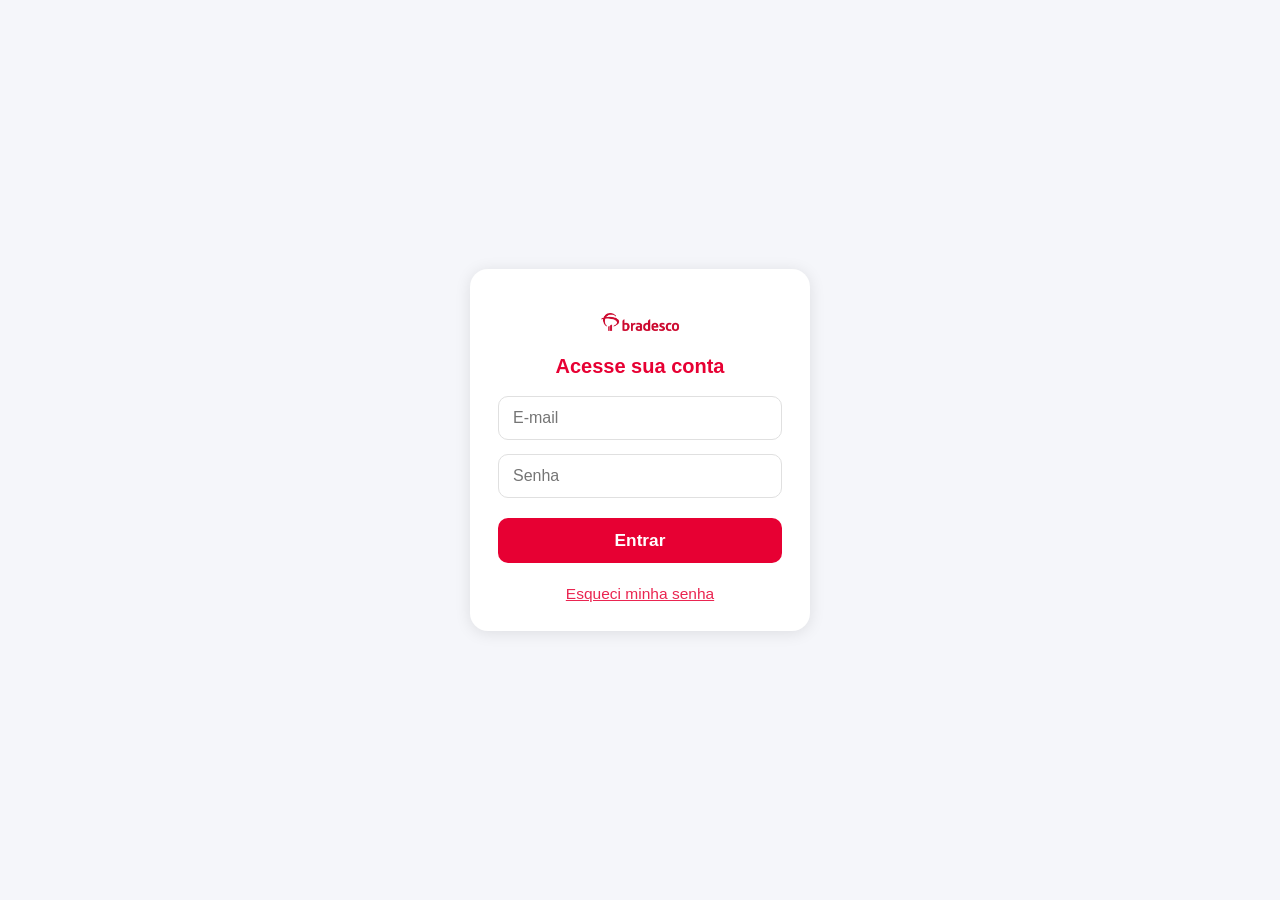
==== frontEnd/index.html @ d81c0b74 "Projeto" ====
<!DOCTYPE html>
<html lang="pt-br">

<head>
  <meta charset="UTF-8" />
  <meta name="viewport" content="width=device-width, initial-scale=1.0" />
  <title>Login Bancário</title>
  <link rel="stylesheet" href="style.css">
</head>

<body>
  <div class="login-bg">
    <div class="login-container">
      <img src="assets/bradesco-logo.png" alt="Logo Bradesco" class="bradesco-logo" />
      <h1 class="login-title">Acesse sua conta</h1>
      <form id="loginForm" action="#" method="post" class="login-form">
        <input type="text" name="email" placeholder="E-mail" required />
        <input type="password" name="senha" placeholder="Senha" required />
        <button type="submit">Entrar</button>
        <a href="#" class="login-link">Esqueci minha senha</a>
      </form>
    </div>
  </div>
  <script src="script.js"></script>
</body>

</html>
---- frontEnd/style.css ----
* {
  margin: 0;
  padding: 0;
  box-sizing: border-box;
  font-family: Arial, sans-serif;
}

:root {
  --primary: #e70033;
  --primary-light: #f5587b;
  --background: #fff;
  --menu-bg: #f7f7f7;
  --footer-bg: #fff;
  --shadow: 0 2px 12px 0 rgba(0, 0, 0, .06);
}

body {
  background: var(--background);
  font-family: 'Segoe UI', Arial, sans-serif;
  margin: 0;
  min-height: 100vh;
  color: #222;
}

.app-container {
  max-width: 375px;
  margin: 0 auto;
  box-shadow: 0 0 16px 4px rgba(0, 0, 0, 0.06);
  background: #fff;
  min-height: 100vh;
  position: relative;
}

.app-header {
  background: linear-gradient(180deg, var(--primary) 0%, var(--primary-light) 100%);
  color: #fff;
  padding: 28px 16px 22px 16px;
  border-radius: 0 0 24px 24px;
  box-shadow: var(--shadow);
  position: relative;
}

.header-top {
  display: flex;
  justify-content: space-between;
  align-items: center;
}

.logo {
  font-weight: bold;
  font-size: 1.3rem;
  letter-spacing: 1px;
}

.header-icons {
  display: flex;
  align-items: center;
}

.icon-bell {
  position: relative;
  display: flex;
  align-items: center;
  cursor: pointer;
}

.icon-bell img {
  width: 26px;
  height: 26px;
}

.icon-bell .badge {
  position: absolute;
  top: -8px;
  right: -8px;
  background: #44e060;
  color: #fff;
  font-size: 0.7rem;
  font-weight: bold;
  border-radius: 8px;
  padding: 2px 5px;
  min-width: 20px;
  text-align: center;
  z-index: 2;
}

.header-user {
  display: flex;
  justify-content: space-between;
  align-items: center;
  margin-top: 10px;
  margin-bottom: 6px;
}

.header-user .logout {
  font-size: 0.96rem;
  opacity: 0.8;
  cursor: pointer;
  text-decoration: underline;
}

.saldo-area {
  text-align: center;
  margin-bottom: 18px;
}

.saldo-btn {
  background: rgba(255, 255, 255, 0.14);
  border: none;
  color: #fff;
  font-size: 1.12rem;
  font-weight: 600;
  border-radius: 16px;
  padding: 8px 20px;
  cursor: pointer;
  margin-bottom: 8px;
  display: inline-flex;
  align-items: center;
  gap: 8px;
  transition: background 0.2s;
}

.saldo-btn:hover {
  background: rgba(255, 255, 255, 0.22);
}

.saldo-valor {
  background: #fff;
  color: var(--primary);
  display: inline-block;
  border-radius: 10px;
  padding: 6px 28px;
  font-size: 1.45rem;
  font-weight: bold;
  letter-spacing: 1px;
  box-shadow: 0 1px 6px rgba(231, 0, 51, 0.08);
  margin-bottom: 4px;
  min-width: 140px;
  cursor: pointer;
  transition: background 0.2s, color 0.2s;
}

.saldo-valor.oculto {
  letter-spacing: 8px;
  color: #bbb;
  background: #eee;
}

.eye {
  margin-left: 5px;
  vertical-align: middle;
}

.menu-row {
  margin-top: 18px;
  display: flex;
  justify-content: space-between;
  gap: 8px;
}

.menu-item {
  display: flex;
  flex-direction: column;
  align-items: center;
  cursor: pointer;
  padding: 0;
  margin: 0 2px;
  width: 36px;
}

.menu-item img {
  background: rgba(255, 255, 255, 0.12);
  border-radius: 50%;
  padding: 7px;
  width: 36px;
  height: 36px;
  margin-bottom: 2px;
  display: block;
}

.menu-item span {
  font-size: 0.82rem;
  margin-top: 2px;
  text-align: center;
  width: 100%;
  line-height: 1.1;
  color: #fff;
  pointer-events: none;
}

.menu-item {
  position: relative;
}

.menu-item img {
  z-index: 1;
}

.menu-item span {
  z-index: 0;
  user-select: none;
}

main {
  background: var(--background);
}

.favoritos {
  padding: 22px 16px 12px 16px;
}

.favoritos h2 {
  font-size: 1.09rem;
  color: #444;
  margin-bottom: 10px;
}

.fav-grid {
  display: flex;
  flex-wrap: wrap;
  gap: 50px;
  /* valor aumentado para mais separação */
}

.fav-item {
  background: #fff;
  border-radius: 16px;
  box-shadow: 0 2px 8px 0 rgba(0, 0, 0, .07);
  padding: 18px 10px 10px 10px;
  width: 80px;
  display: flex;
  flex-direction: column;
  align-items: center;
  cursor: pointer;
  outline: none;
  position: relative;
  transition: box-shadow 0.15s, transform 0.13s;
}

.fav-item:active,
.fav-item:focus {
  box-shadow: 0 6px 24px 0 rgba(231, 0, 51, 0.13);
  transform: scale(1.03);
}

.fav-icon {
  width: 34px;
  height: 34px;
  margin-bottom: 7px;
  transition: transform 0.18s cubic-bezier(.4, 1.3, .6, 1);
}

.fav-item:hover .fav-icon,
.fav-item:focus .fav-icon {
  transform: scale(1.18);
}

.pix-icon {
  background: url('https://i.ibb.co/0Vz336Rg/icons8-foto-34.png') no-repeat center/contain;
  width: 34px;
  height: 34px;
  display: block;
}

.fav-label {
  font-size: 0.70rem;
  color: var(--primary);
  font-weight: 600;
  text-align: center;
}

/* Footer */
.app-footer {
  position: fixed;
  left: 0;
  right: 0;
  bottom: 0;
  width: 100%;
  max-width: 375px;
  margin: 0 auto;
  background: var(--footer-bg);
  box-shadow: 0 -2px 12px 0 rgba(0, 0, 0, .04);
  border-radius: 18px 18px 0 0;
  z-index: 100;
}

.footer-menu {
  display: flex;
  justify-content: space-between;
  align-items: center;
  padding: 7px 8px 5px 8px;
}

.footer-item {
  display: flex;
  flex-direction: column;
  align-items: center;
  font-size: 0.86rem;
  color: #e70033;
  opacity: 0.82;
  cursor: pointer;
  gap: 2px;
  padding: 3px 1px 2px 1px;
  transition: opacity 0.13s;
}

.footer-item.active {
  opacity: 1;
}

.footer-item img {
  width: 24px;
  height: 24px;
  margin-bottom: 1px;
}

.login-bg {
  min-height: 100vh;
  background: #f5f6fa;
  display: flex;
  align-items: center;
  justify-content: center;
}

.login-container {
  background: #fff;
  border-radius: 18px;
  box-shadow: 0 2px 16px 0 rgba(0, 0, 0, 0.10);
  padding: 38px 28px 28px 28px;
  max-width: 340px;
  width: 100%;
  display: flex;
  flex-direction: column;
  align-items: center;
}

.bradesco-logo {
  width: 90px;
  margin-bottom: 18px;
}

.login-title {
  font-size: 1.25rem;
  color: #e70033;
  margin-bottom: 18px;
  font-weight: 700;
  text-align: center;
}

.login-form {
  width: 100%;
  display: flex;
  flex-direction: column;
  gap: 14px;
}

.login-form input {
  padding: 12px 14px;
  border: 1.5px solid #e0e0e0;
  border-radius: 10px;
  font-size: 1rem;
  outline: none;
  transition: border 0.2s;
}

.login-form input:focus {
  border: 1.5px solid #e70033;
}

.login-form button {
  background: #e70033;
  color: #fff;
  border: none;
  border-radius: 10px;
  padding: 12px 0;
  font-size: 1.08rem;
  font-weight: 600;
  cursor: pointer;
  margin-top: 6px;
  transition: background 0.18s;
}

.login-form button:hover {
  background: #c9002b;
}

.login-link {
  display: block;
  margin-top: 8px;
  font-size: 0.97rem;
  color: #e70033;
  text-align: center;
  text-decoration: underline;
  opacity: 0.85;
}

@media (max-width: 500px) {
  .app-container {
    max-width: 100vw;
    border-radius: 0;
  }

  .app-footer {
    max-width: 100vw;
    border-radius: 0;
  }
}

@media (max-width: 375px) {
  .menu-row {
    gap: 2px;
  }

  .fav-item {
    width: 70px;
  }
}

/* Scrollbar hidden for mobile look */
body,
.app-container {
  -ms-overflow-style: none;
  scrollbar-width: none;
}

body::-webkit-scrollbar,
.app-container::-webkit-scrollbar {
  display: none;
}

/* Área Pix */
.pix-area {
  padding: 24px 16px;
}

.pix-area h2 {
  color: #e70033;
  font-size: 1.5rem;
  margin-bottom: 20px;
  font-weight: 700;
}

.pix-grid {
  display: grid;
  grid-template-columns: repeat(3, 1fr);
  gap: 24px 12px;
  justify-items: center;
  margin-top: 10px;
}

.pix-item {
  background: #fff;
  border-radius: 16px;
  box-shadow: 0 2px 8px rgba(0, 0, 0, 0.06);
  display: flex;
  flex-direction: column;
  align-items: center;
  padding: 18px 8px 10px 8px;
  cursor: pointer;
  transition: box-shadow 0.2s, transform 0.2s;
  min-width: 90px;
  min-height: 110px;
}

.pix-item:hover {
  box-shadow: 0 4px 16px rgba(231, 0, 51, 0.12);
  transform: translateY(-2px) scale(1.03);
}

.pix-item img {
  width: 50px;
  height: 50px;
  margin-bottom: 10px;
}

.pix-item span {
  color: #e70033;
  font-size: 1rem;
  font-weight: 500;
  text-align: center;
}

.pix-btns {
  display: flex;
  justify-content: center;
  gap: 12px;
  margin-top: 10px;
}

/* Botão único ocupa 100% da largura */
.pix-btns .pix-btn-continuar:only-child {
  flex: 1 1 100%;
  width: 100%;
  max-width: 100%;
  display: block;
}

/* Se houver só um botão dentro de .pix-btns, ele ocupa 100% */
.pix-btns:only-child,
.pix-btns:has(.pix-btn-continuar:only-child) {
  justify-content: center;
}

.pix-btn-continuar {
  flex: 1;
  background: #e70033;
  color: #fff;
  border: none;
  border-radius: 8px;
  padding: 12px 0;
  font-size: 1.05rem;
  font-weight: 600;
  cursor: pointer;
  transition: background 0.18s, color 0.18s;
}

.pix-btn-cancelar {
  flex: 1;
  background: #fff;
  color: #e70033;
  border: 1.5px solid #e70033;
  border-radius: 8px;
  padding: 12px 0;
  font-size: 1.05rem;
  font-weight: 600;
  cursor: pointer;
  transition: background 0.18s, color 0.18s;
}

.pix-btn-cancelar:hover {
  background: #f7f7f7;
}
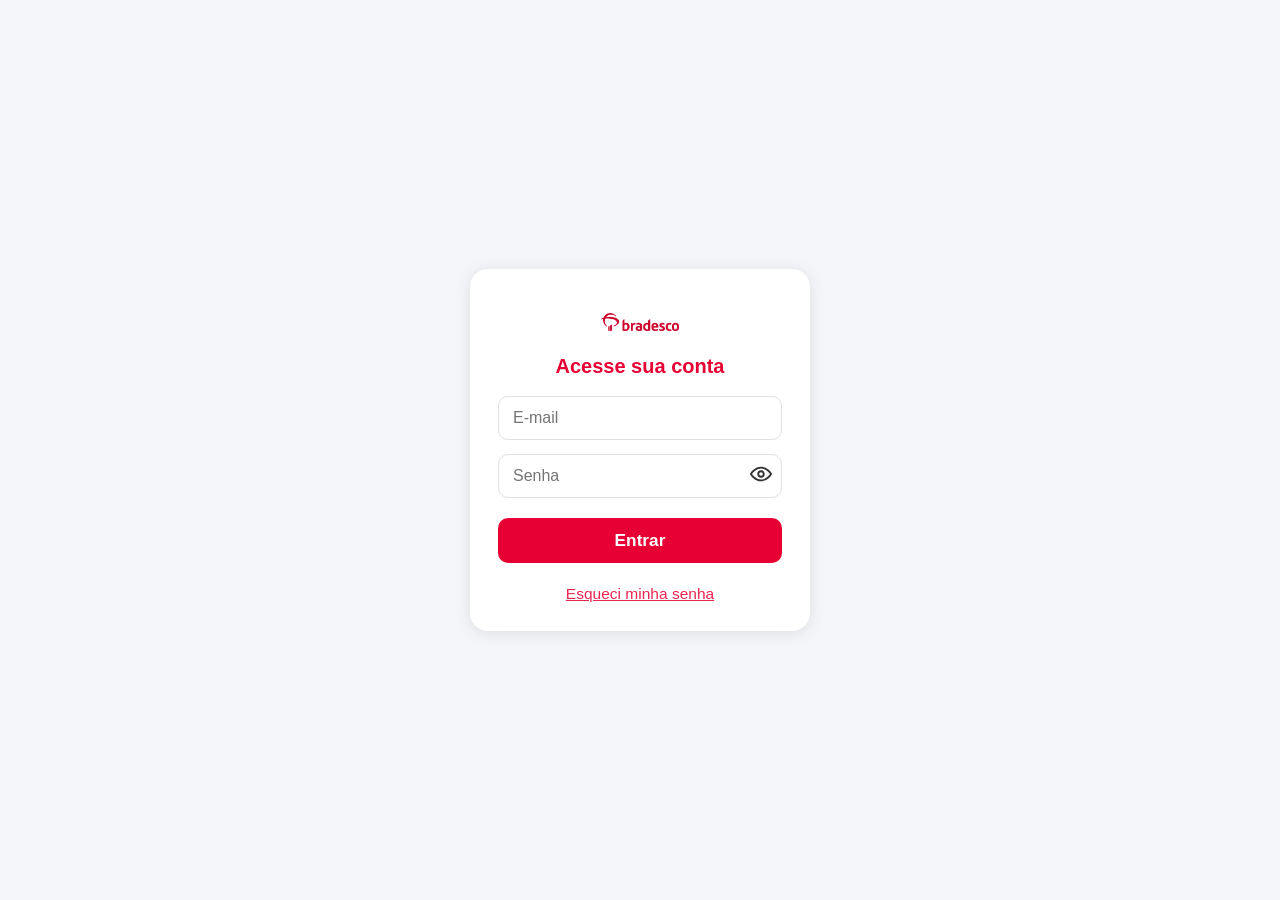
==== commit 89fa2941: "alterações" ====
--- a/frontEnd/index.html
+++ b/frontEnd/index.html
@@ -15,13 +15,46 @@
       <h1 class="login-title">Acesse sua conta</h1>
       <form id="loginForm" action="#" method="post" class="login-form">
         <input type="text" name="email" placeholder="E-mail" required />
-        <input type="password" name="senha" placeholder="Senha" required />
+       <!-- Substitua o campo de senha existente por este bloco -->
+<div style="position: relative; display: inline-block; width: 100%;">
+  <input type="password" id="senha" name="senha" placeholder="Senha" style="padding-right: 35px; width: 100%;">
+  <span id="toggleSenha" style="position: absolute; right: 10px; top: 50%; transform: translateY(-50%); cursor: pointer;">
+    <!-- Ícone de olho aberto -->
+    <svg id="eyeOpen" xmlns="http://www.w3.org/2000/svg" width="22" height="22" fill="none" viewBox="0 0 24 24">
+      <path d="M1 12s4-7 11-7 11 7 11 7-4 7-11 7S1 12 1 12z" stroke="#333" stroke-width="2"/>
+      <circle cx="12" cy="12" r="3" stroke="#333" stroke-width="2"/>
+    </svg>
+    <!-- Ícone de olho fechado (escondido por padrão) -->
+    <svg id="eyeClosed" xmlns="http://www.w3.org/2000/svg" width="22" height="22" fill="none" viewBox="0 0 24 24" style="display:none;">
+      <path d="M1 12s4-7 11-7 11 7 11 7-4 7-11 7S1 12 1 12z" stroke="#333" stroke-width="2"/>
+      <path d="M4 4l16 16" stroke="#333" stroke-width="2"/>
+    </svg>
+  </span>
+</div>
         <button type="submit">Entrar</button>
         <a href="#" class="login-link">Esqueci minha senha</a>
       </form>
     </div>
   </div>
   <script src="script.js"></script>
+  <script>
+  const senhaInput = document.getElementById('senha');
+  const toggleSenha = document.getElementById('toggleSenha');
+  const eyeOpen = document.getElementById('eyeOpen');
+  const eyeClosed = document.getElementById('eyeClosed');
+
+  toggleSenha.addEventListener('click', function() {
+    if (senhaInput.type === 'password') {
+      senhaInput.type = 'text';
+      eyeOpen.style.display = 'none';
+      eyeClosed.style.display = 'inline';
+    } else {
+      senhaInput.type = 'password';
+      eyeOpen.style.display = 'inline';
+      eyeClosed.style.display = 'none';
+    }
+  });
+</script>
 </body>
 
 </html>
